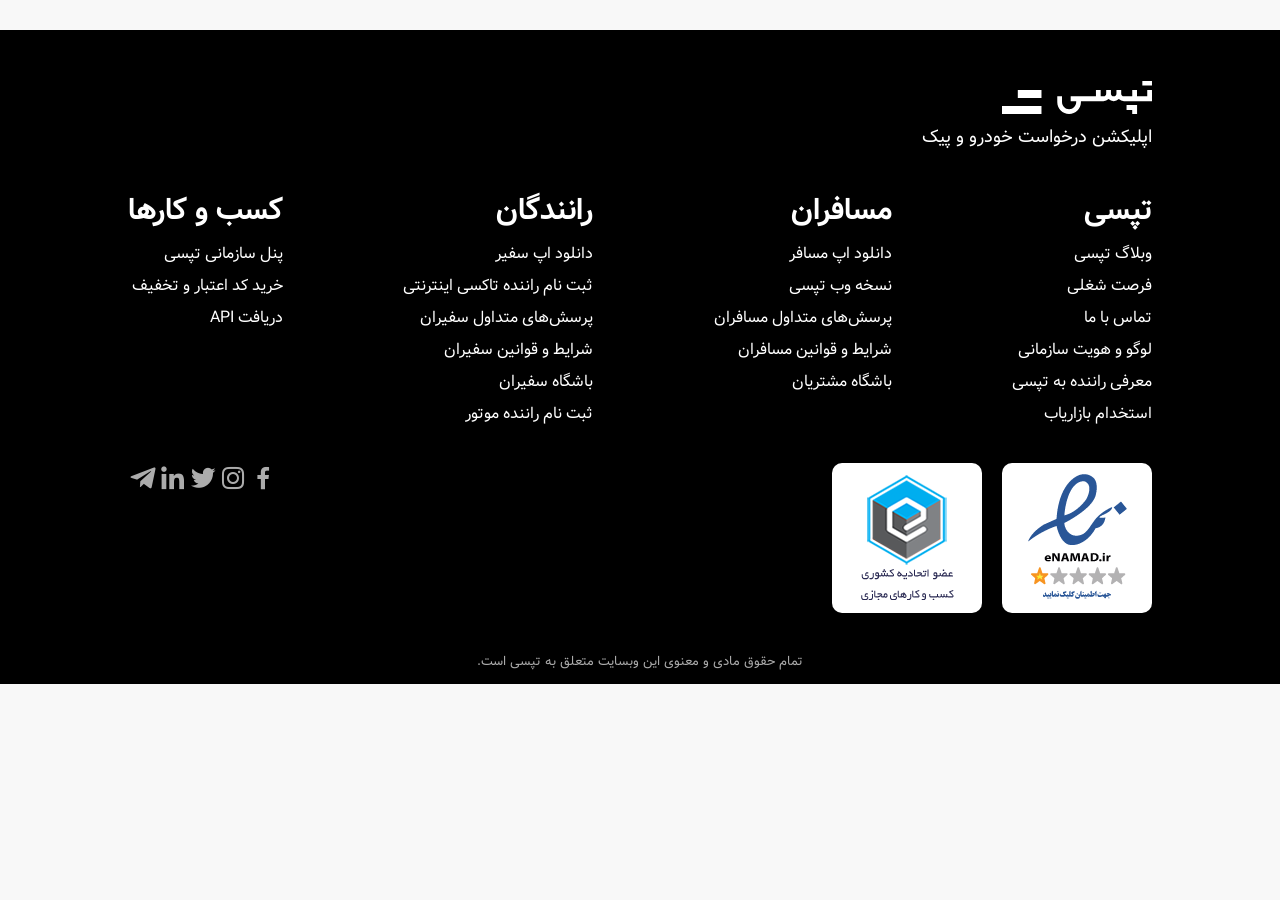
==== index.html @ 0aeec9f9 "footer with flex-wrap" ====
<!DOCTYPE html>
<html lang="en" dir="rtl">
  <head>
    <meta charset="UTF-8" />
    <link
      href="https://unpkg.com/boxicons@2.1.4/css/boxicons.min.css"
      rel="stylesheet"
    />
    <meta name="viewport" content="width=device-width, initial-scale=1.0" />
    <link rel="stylesheet" href="css/reset.css" />
    <link rel="stylesheet" href="css/font.css" />
    <link rel="stylesheet" href="assets/libs/bootstrap-grid.css" />
    <link rel="stylesheet" href="css/style.css" />
    <title>Tapsi</title>
  </head>
  <body>
    <!-- <h1>هدینگ 1</h1>
    <h2>هدینگ 2</h2>
    <p>
      لورم ایپسوم متن ساختگی با تولید سادگی نامفهوم از صنعت چاپ، و با استفاده از
      طراحان گرافیک است، چاپگرها و
    </p> -->
    <footer class="footer">
      <div class="footer__header">
        <img src="/assets/images/tapsi-logo-white.svg" alt="" />
        <p>اپلیکشن درخواست خودرو و پیک</p>
      </div>

      <div class="footer__row">
        <div class="footer-col">
          <h2>تپسی</h2>
          <a class="link" href="https://blog.tapsi.ir/">وبلاگ تپسی</a>
          <a class="link" href="https://careers.tapsi.ir/">فرصت شغلی</a>
          <a class="link" href="https://tapsi.ir/contact">تماس با ما</a>
          <a class="link" href="https://tapsi.ir/brand">لوگو و هویت سازمانی</a>
          <a class="link" href="https://tapsi.ir/affiliate"
            >معرفی راننده به تپسی</a
          >
          <a class="link" href="https://tapsi.ir/field">استخدام بازاریاب</a>
        </div>
        <div class="footer-col">
          <h2>مسافران</h2>
          <a class="link" href="https://tapsi.ir/passengers/dl"
            >دانلود اپ مسافر</a
          >
          <a class="link" href="https://app.tapsi.cab">نسخه وب تپسی</a>
          <a class="link" href="https://tapsi.ir/passengers/faq"
            >پرسش‌های متداول مسافران</a
          >
          <a class="link" href="https://tapsi.ir/terms/passengers"
            >شرایط و قوانین مسافران</a
          >
          <a class="link" href="https://tapsi.ir/spaceship/">باشگاه مشتریان</a>
        </div>
        <div class="footer-col">
          <h2>رانندگان</h2>
          <a class="link" href="https://tapsi.ir/drivers/dl">دانلود اپ سفیر</a>
          <a class="link" href="https://join.tapsi.cab/login"
            >ثبت نام راننده تاکسی اینترنتی</a
          >
          <a class="link" href="https://tapsi.ir/drivers/faq"
            >پرسش‌های متداول سفیران</a
          >
          <a class="link" href="https://tapsi.ir/terms/drivers"
            >شرایط و قوانین سفیران</a
          >
          <a class="link" href="https://tapsi.ir/pro"> باشگاه سفیران</a>
          <a class="link" href="https://campaigns.tapsi.ir/biker/join"
            >ثبت نام راننده موتور</a
          >
        </div>
        <div class="footer-col">
          <h2>کسب و کارها</h2>
          <a class="link" href="https://co.tapsi.ir/login">پنل سازمانی تپسی</a>
          <a class="link" href="https://vouchers.tapsi.ir/login"
            >خرید کد اعتبار و تخفیف</a
          >
          <a class="link" href="https://tapsi.ir/corporate">دریافت API</a>
        </div>
        <div class="footer-col footer-image">
          <span class="back-white">
            <img src="/assets/images/logo.png" alt="logo" />
          </span>

          <span class="back-white">
            <img src="/assets/images/enemad.png" alt="logo" />
          </span>
        </div>
        <div class="footer-col">
          <p class="physical">تمام حقوق مادی و معنوی این وبسایت متعلق به تپسی است.</p>
        </div>
        <div class="footer-col">
          <div class="social-link">
            <i class="bx bxl-facebook"></i>
            <i class="bx bxl-instagram"></i>
            <i class="bx bxl-twitter"></i>
            <i class="bx bxl-linkedin"></i>
            <i class="bx bxl-telegram"></i>
          </div>
        </div>
      </div>
    </footer>
  </body>
</html>
---- css/font.css ----
@font-face {
  font-family: "vazir";
  font-weight: 400;
  src: url("/assets/fonts/Vazir.woff");
}

@font-face {
  font-family: "vazir";
  font-weight: 700;
  src: url("/assets/fonts/Vazir-Bold.woff");
}

body,
button {
  font-family: "vazir";
}
---- css/style.css ----
/* ! Reset */
*,
*::after,
*::before {
  padding: 0;
  margin: 0;
  box-sizing: border-box;
  /* list-style: none; */
}

/* ! root variable */
:root {
  /* color */
  --color-primary: #ff5722;
  --color-background: #f8f8f8;
  --color-secondry-light: #ffa589;
  --color-secondry-dark: ##fff6f2;
  --color-text-head: #000000;
  --color-text-body: ##333333;
  --color-white: #ffffff;
}

html {
  font-size: 62.5%;
}

body {
  background-color: #f8f8f8;
  color: var(--color-text-body);
  font-size: 1.4rem;
}

h1 {
  font-size: 2.5rem;
}

h2,
h3 {
  font-size: 2.2rem;
}

p {
  font-size: 1.4rem;
}

@media screen and (min-width: 1024px) {
  body {
    color: var(--color-text-body);
    /* font-size: 1.8rem; */
    font-size: 1.6rem;
  }

  h1 {
    font-size: 5rem;
  }

  h2,
  h3 {
    /* font-size: 3.5rem; */
    font-size: 3rem;
  }

  p {
    font-size: 1.8rem;
  }
}

/* ! container */
.cantainer {
  max-width: 1200px;
  margin: 0 auto;
}

/* ! button */
.btn {
  cursor: pointer;
  border: none;
  outline: none;
  padding: 1rem 2rem;
  font-size: 1.4rem;
  border-radius: 8px;
  margin: 1rem 0;
  white-space: nowrap;
  text-align: center;
}

.btn--block {
  width: 100%;
  display: block;
}

.btn--primary {
  background-color: var(--color-primary);
  color: var(--color-white);
}

.btn--secondry {
  background-color: var(--color-secondry-light);
  color: var(--color-white);
}

@media screen and (min-width: 1024px) {
  .btn.btn--primary {
    font-size: 1.6rem;
  }

  .btn.btn--secondry {
    font-size: 2rem;
  }
}

/* ! badge */
.badge {
  border: 2px solid #fe4e00;
  display: inline-block;
  border-radius: 32px;
  padding: 0.5rem 1rem;
  text-transform: uppercase;
}

.badge--primary {
  font-size: 1.4rem;
  background-color: var(--color-primary);
  color: var(--color-white);
}

.badge--secondry {
  font-size: 1.2rem;
  background-color: var(--color-white);
  color: var(--color-primary);
}

/* ! list-item */
.list {
  /* display: inline-block; */
  list-style: none;
  font-size: 1.8rem;
}

.list--inline .list__item {
  display: inline-block;
  margin-left: 2rem;
}

.list__item {
  display: flex;
  align-items: center;
  color: #444242;
  margin: 1rem 0;
  /* background-color: #ffa589; */
}

.list--tick .list__item::before {
  content: "";
  width: 40px;
  height: 40px;
  background: url(/assets/images/Tick-Square.svg);
  background-repeat: no-repeat;
  background-position: right;
}

/* ! block-plan */
.block-plan {
  display: grid;
  gap: 9rem;
  margin: 5rem 2rem;
  grid-template-columns: repeat(auto-fit, minmax(260px, 1fr));
}

.plan {
  justify-self: center;
}

.plan.plan--primary .card {
  transform: scale(1.1);
}

.plan.plan--primary .card__head {
  background-color: var(--color-primary);
}

@media screen and (min-width: 1024px) {
  /* .block-plan {
    grid-template-columns: repeat(3, 1fr);
  } */
}

.card {
  width: 311px;
  height: 100%;
  border-radius: 20px;
  overflow: hidden;
  box-shadow: 0px 0px 20px 10px hsla(0, 25%, 90%, 0.697);
}

.card__head {
  padding: 20px;
  background-color: var(--color-secondry-light);
  color: var(--color-white);
  display: grid;
  gap: 2rem;
  font-size: 1.8rem;
}

.discount {
  display: flex;
  align-items: baseline;
}

.discount > div {
  font-size: 3rem;
  font-weight: 700;
  margin-left: 0.5rem;
}

.discount span {
  font-size: 1.3rem;
}

.card__body {
  padding: 30px 20px;
  background-color: #fff1eb;
  text-align: center;
  display: grid;
  gap: 3rem;
}

/* ! feature */
.feature {
  display: grid;
  grid-template-columns: repeat(1, 1fr);
  margin-top: 4rem;
  row-gap: 5rem;
  /* padding: 30px; */
}

.feature__title {
  display: grid;
  row-gap: 1rem;
}

.feature__title h2 {
  font-weight: 700;
}

.feature__title p {
  line-height: 28px;
}

.feature__image {
  max-width: 350px;
  justify-self: center;
}

.feature__image img {
  width: 100%;
}

@media screen and (min-width: 1024px) {
  .feature {
    grid-template-columns: repeat(2, 1fr);
  }

  .feature__image {
    max-width: 450px;
    order: 2;
    justify-self: left;
  }

  .feature__title {
    order: 1;
  }
}

/* ? need */
.d-flex {
  display: flex;
}

.align-center {
  align-items: center;
}

.justify-between {
  justify-content: space-between;
}
/* ? need */

/* ! contact-us */

.menu-link {
  display: grid;
  gap: 50px;
  margin-bottom: 5rem;
}

.contact-us {
  margin: 3rem auto;
}

.contact__heading {
  text-align: center;
  margin-bottom: 5rem;
}

.contact__image img {
  max-width: 100%;
}

.contact__heading h2 {
  margin-bottom: 1.5rem;
  font-weight: 700;
}

.contact__heading p {
  /* margin-bottom: 1.5rem; */
  color: #374754;
}

.contact__link {
  text-align: center;
  display: flex;
  align-items: center;
  justify-content: center;
  /* margin-bottom: 5.5rem; */
}

.contact__link i {
  font-size: 40px;
  color: var(--color-primary);
}

.contact__link span:nth-child(2) {
  margin: 0 2.5rem;
}

.contact__social {
  text-align: left;
}

.contact__social .link--item {
  display: flex;
  align-items: center;
  justify-content: left;
  margin-bottom: 1.5rem;
}

.contact__social .link--item i {
  font-size: 30px;
  color: var(--color-primary);
  /* margin-right: rem; */
}

.contact__social .link--item div {
  font-size: 16px;
  color: #374754;
  margin-left: 2.5rem;
}

.back-icon {
  width: 64px;
  height: 64px;
  /* display: block; */
  background-color: #f0f0f0;
  display: flex;
  align-items: center;
  justify-content: center;
  border-radius: 50%;
}

.contact-form {
  border: 1px solid #dddddd;
  padding: 52px 49px 52px 49px;
  box-shadow: 0px 13px 19px 0px #00000012;
  border-radius: 15px;
  text-align: center;
  display: grid;
  gap: 45px;
}

.contact-form input {
  padding: 19px 20px 19px 20px;
  border-radius: 39px;
  border: 1px solid #e8e8e8;
  background-color: #f5f5f5;
  text-align: left;
}

.contact-form textarea {
  padding: 23px 20px 23px 20px;
  border: 1px solid #e8e8e8;
  background-color: #f5f5f5;
  text-align: left;
  resize: vertical;
}

.contact-form button {
  padding: 10px 35px;
  border-radius: 35px;
  background-color: var(--color-primary);
  border: none;
  outline: none;
  color: var(--color-white);
  width: auto;
  font-size: 20px;
  justify-self: left;
}

@media screen and (min-width: 768px) {
  .contact__link {
    order: 3;
    text-align: left;
  }

  .contact__image {
    order: 2;
  }

  .contact__social {
    order: 1;
  }
}

@media screen and (min-width: 1024px) {
  .contact__social {
    display: flex;
    justify-content: space-between;
  }

  .contact__social .link--item {
    flex-direction: column-reverse;
    max-width: 150px;
    margin-bottom: 0;
  }

  .contact__social .link--item div {
    margin-top: 2rem;
  }

  .contact__social .link--item:nth-child(1) div {
    text-align: center;
    line-height: 2rem;
  }
}

/* @media screen and (max-width: 992px) and (min-width: 768px) {
} */

/* ! footer */
/* ! footer */
/* ! footer */

a {
  text-decoration: none;
}

.footer {
  color: var(--color-white);
  background-color: #000000;
  padding: 30px 15px;
  margin: 3rem 0;
}

.footer a {
  color: var(--color-white);
}

.footer__header {
  margin-bottom: 5rem;
}

.footer__header img {
  margin-bottom: 1rem;
  width: 150px;
}

.footer__row {
  display: grid;
  gap: 2.5rem;
}

.footer-col {
  display: flex;
  flex-direction: column;
}

.footer-col h2 {
  font-weight: 700;
  margin-bottom: 2rem;
}

.footer .link {
  margin-bottom: 1.6rem;
  transition: color 0.1s;
}

.footer .link:hover {
  color: var(--color-primary);
}

.footer-col.footer-image {
  display: flex;
  align-items: center;
  justify-content: space-evenly;
  flex-direction: row;
}

.footer-col.footer-image img {
  max-width: 100%;
}

.footer-col.footer-image .back-white {
  width: 150px;
  height: 150px;
  background-color: #fff;
  display: flex;
  align-items: center;
  justify-content: center;
  border-radius: 10px;
}

.footer-col .social-link {
  display: flex;
  align-items: center;
  justify-content: space-evenly;
}

.footer-col .social-link i {
  font-size: 3rem;
  color: #acacac;
  transition: color 0.1s;
  cursor: pointer;
}

.footer-col .social-link i:hover {
  color: var(--color-primary);
}

.physical {
  color: #acacac;
  font-size: 1.3rem;
}

@media screen and (min-width: 768px) {
  .footer {
    padding: 4% 10%;
    position: relative;
  }

  .footer__row {
    display: flex;
    align-items: flex-start;
    flex-wrap: wrap;
    justify-content: space-between;
    margin-bottom: 2rem;
  }

  .footer-col.footer-image .back-white:nth-child(1) {
    margin-left: 2rem;
  }

  .footer-col:nth-child(6) {
    position: absolute;
    bottom: 10px;
    left: 50%;
    transform: translate(-50%, -50%);
  }
}

/* ! footer */
/* ! footer */
/* ! footer */
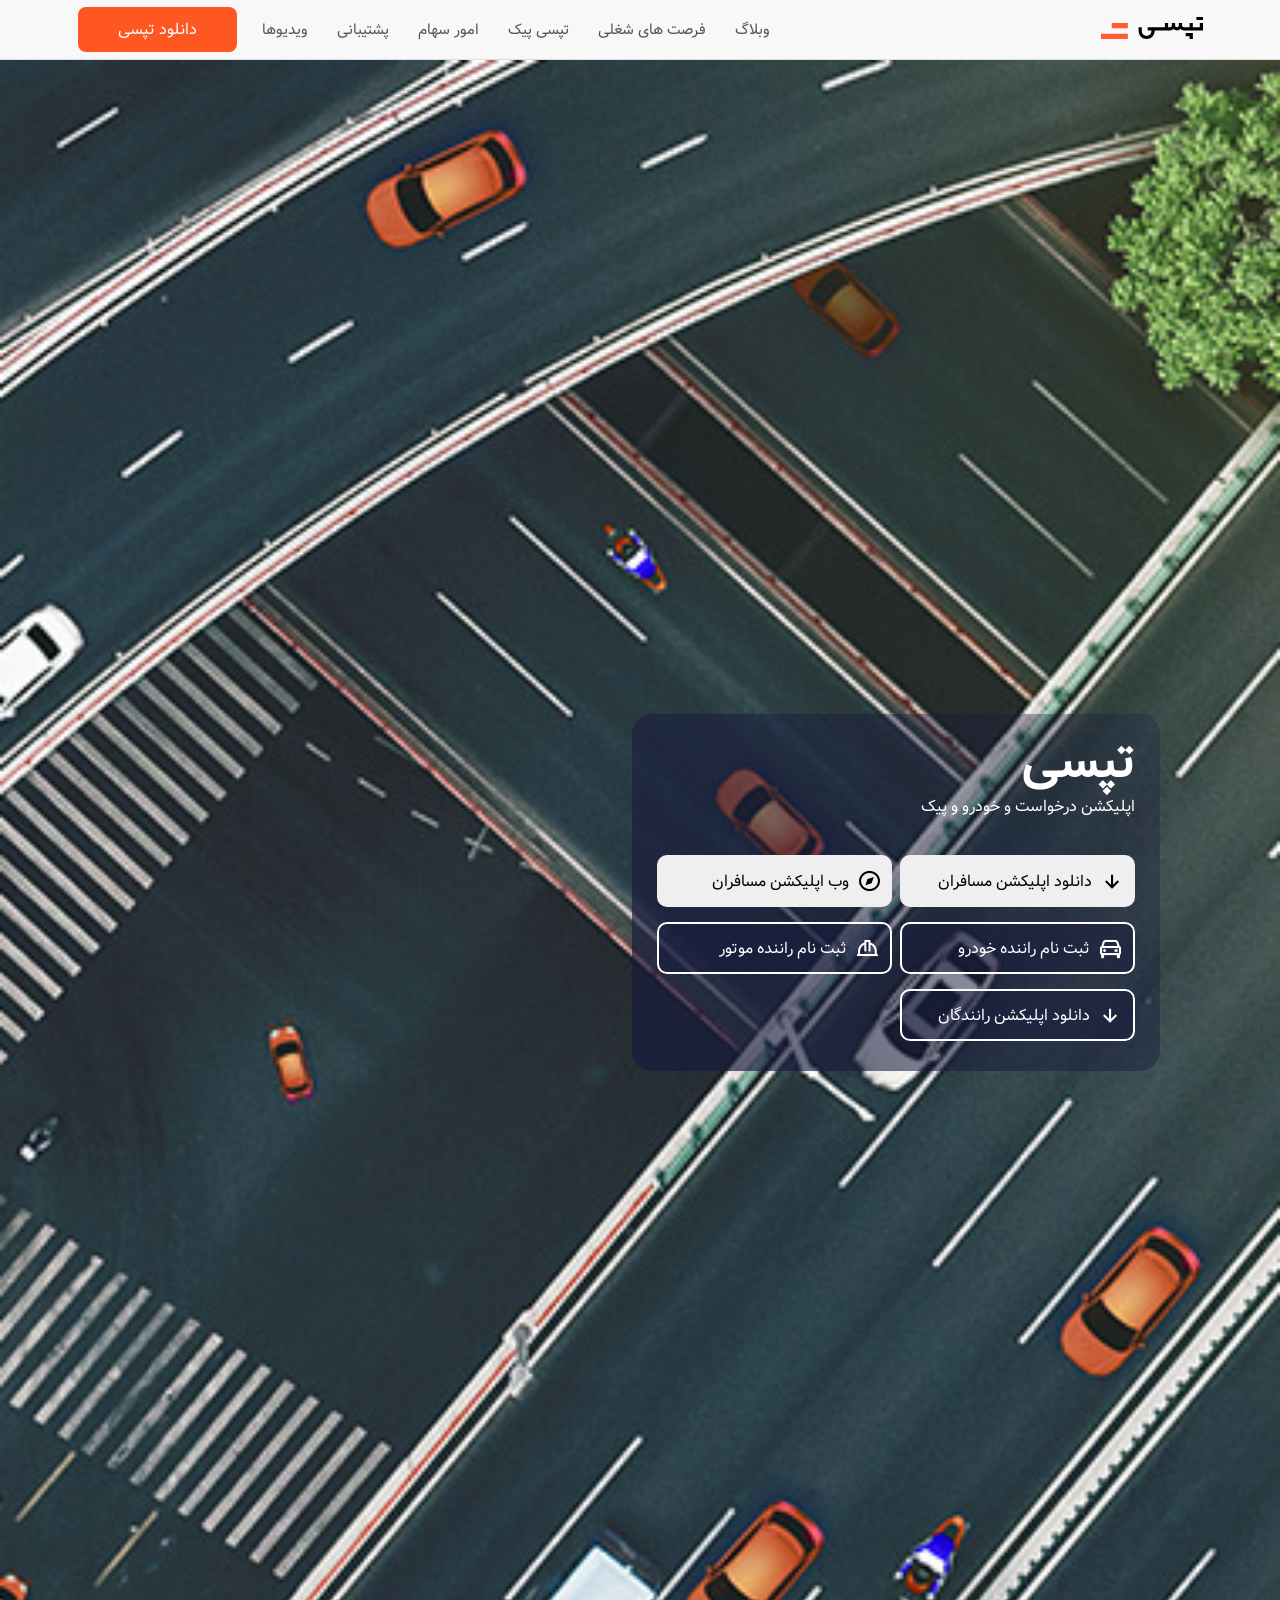
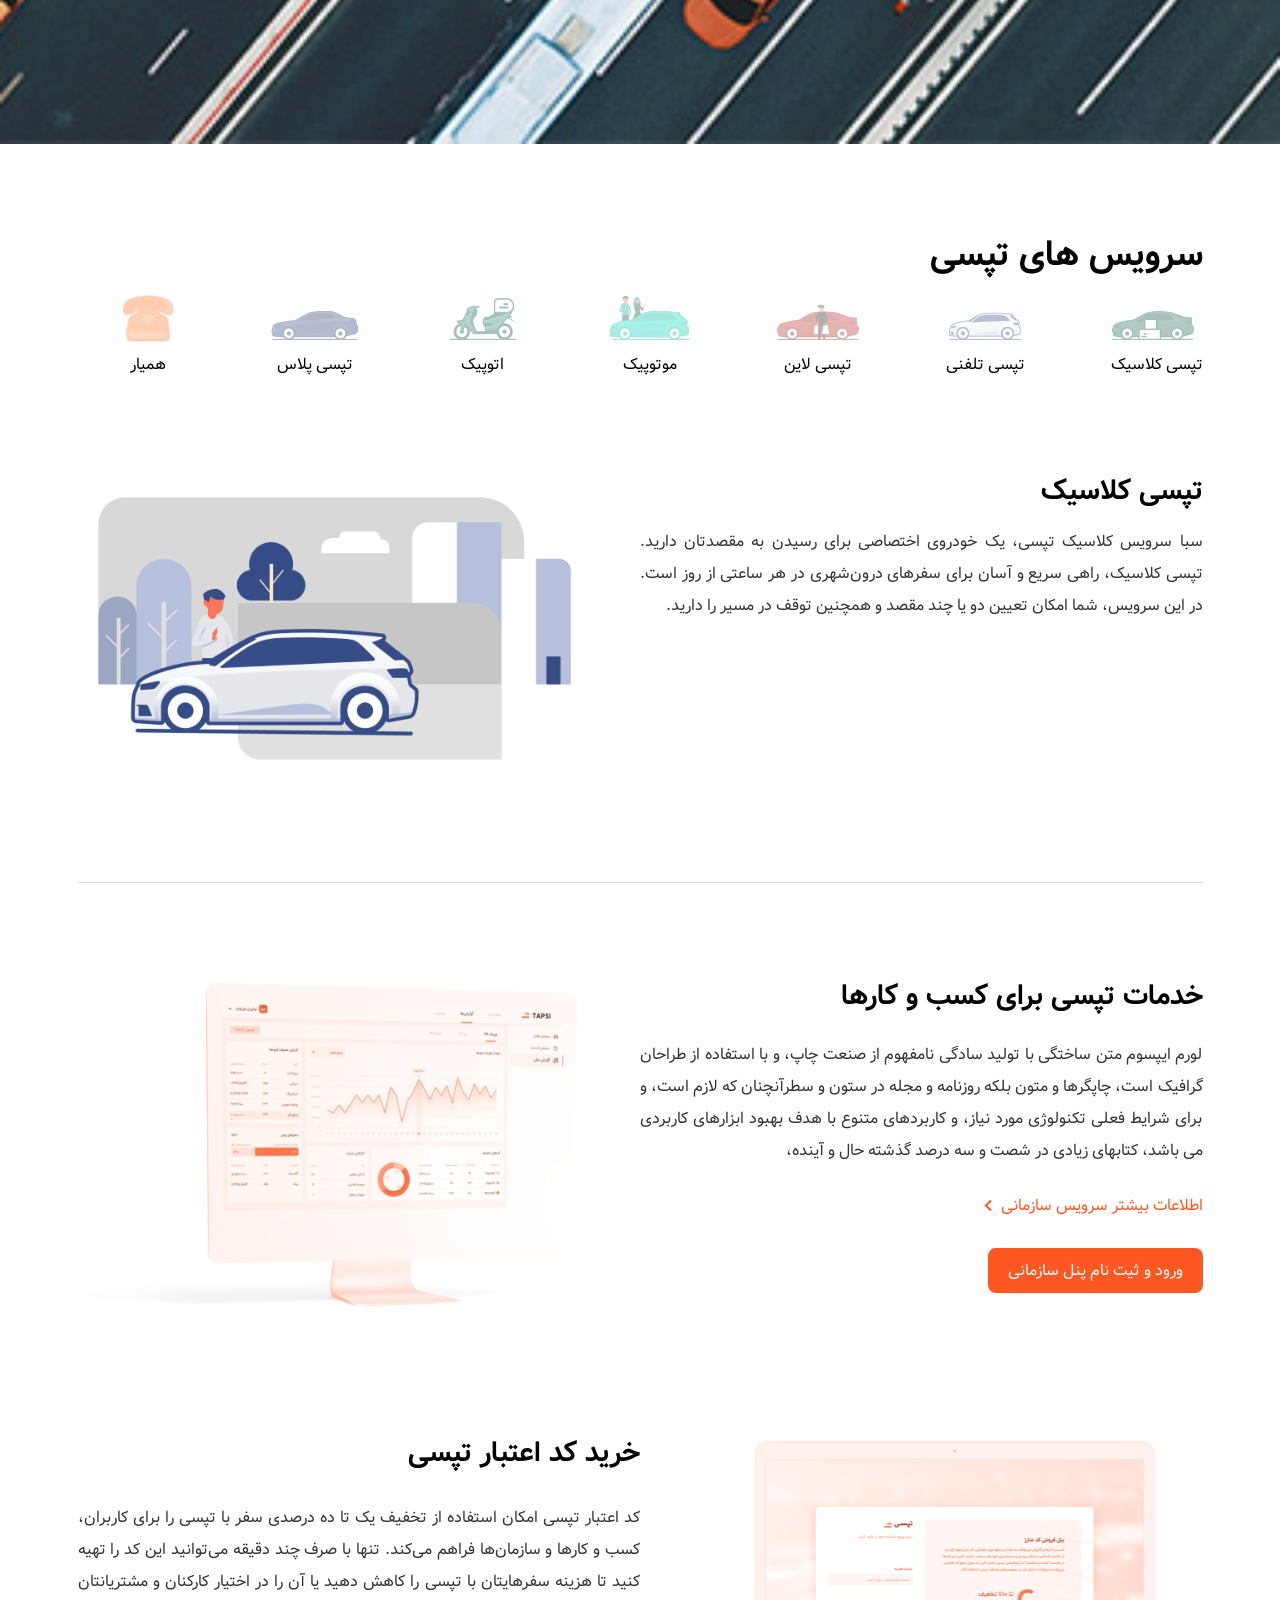
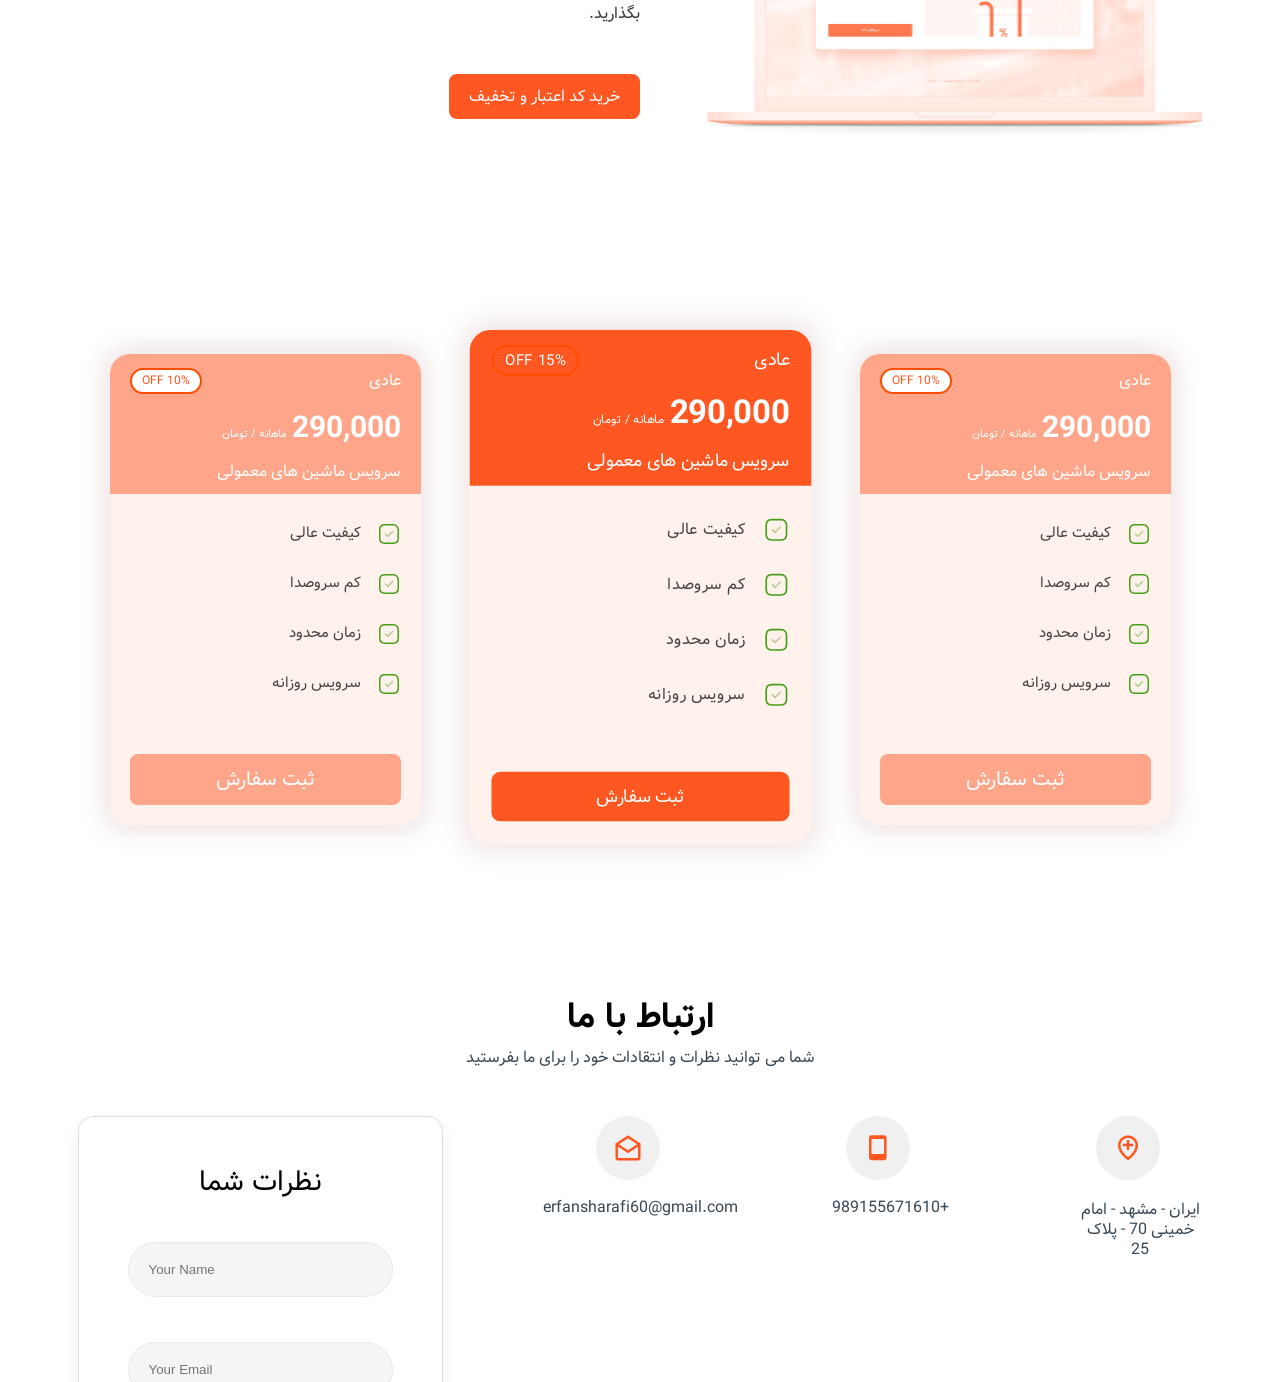
==== commit fb52898e: "v1" ====
--- a/index.html
+++ b/index.html
@@ -11,94 +11,580 @@
     <link rel="stylesheet" href="css/font.css" />
     <link rel="stylesheet" href="assets/libs/bootstrap-grid.css" />
     <link rel="stylesheet" href="css/style.css" />
-    <title>Tapsi</title>
+    <link rel="shortcut icon" href="/assets/images/favicon.ico" />
+    <title>تاکسی اینترنتی تپسی - اپلیکیشن درخواست خودرو و پیک | TAPSI</title>
   </head>
   <body>
-    <!-- <h1>هدینگ 1</h1>
-    <h2>هدینگ 2</h2>
-    <p>
-      لورم ایپسوم متن ساختگی با تولید سادگی نامفهوم از صنعت چاپ، و با استفاده از
-      طراحان گرافیک است، چاپگرها و
-    </p> -->
+    <nav class="navbar">
+      <div class="main-nav container">
+        <a href="#">
+          <img src="/assets/images/logo.svg" alt="logo" />
+        </a>
+
+        <div class="nav-link" id="nav-link">
+          <div class="link-item">
+            <a href="#">وبلاگ</a>
+            <a href="#">فرصت های شغلی</a>
+            <a href="#">تپسی پیک</a>
+            <a href="#">امور سهام</a>
+            <a href="#">پشتیبانی</a>
+            <a href="#">ویدیوها</a>
+          </div>
+
+          <div class="link-app">
+            <button class="btn btn--primary">دانلود تپسی</button>
+          </div>
+        </div>
+
+        <div class="humberg" id="show-icon">
+          <div class="line"></div>
+          <div class="line"></div>
+          <div class="line"></div>
+        </div>
+      </div>
+    </nav>
+
+    <section class="hero">
+      <picture class="hero__picture">
+        <source
+          srcset="/assets/images/banner.jpg"
+          type="image/jpg"
+          media="(min-width: 768px)"
+        />
+        <source
+          srcset="/assets/images/banner-mobile.jpg"
+          type="image/jpg"
+          media="(max-width: 768px)"
+        />
+        <img alt="banner" src="/assets/images/banner.jpg" class="banner-img" />
+      </picture>
+
+      <div class="hero__warper">
+        <div class="main-warper">
+          <div class="warper-content">
+            <h1>تپسی</h1>
+            <p>اپلیکشن درخواست و خودرو و پیک</p>
+          </div>
+
+          <div class="warper-btn">
+            <button class="btn warper-pasenger">
+              <i class="bx bx-down-arrow-alt"></i>
+              <p>دانلود اپلیکشن مسافران</p>
+            </button>
+            <button class="btn warper-pasenger">
+              <i class="bx bx-compass"></i>
+              <p>وب اپلیکشن مسافران</p>
+            </button>
+            <button class="btn warper-driver">
+              <i class="bx bx-car"></i>
+              <p>ثبت نام راننده خودرو</p>
+            </button>
+            <button class="btn warper-driver">
+              <i class="bx bx-hard-hat"></i>
+              <p>ثبت نام راننده موتور</p>
+            </button>
+            <button class="btn warper-driver">
+              <i class="bx bx-down-arrow-alt"></i>
+              <p>دانلود اپلیکشن رانندگان</p>
+            </button>
+          </div>
+        </div>
+      </div>
+    </section>
+
+    <div class="services-section container">
+      <section class="services">
+        <h2>سرویس های تپسی</h2>
+        <div class="services__tabs" id="nav-tab">
+          <a class="tab tab-icon active" id="nav-classic-tab" data-todo-id="1">
+            <img
+              src="/assets/images/services/cc-autopeyk.png"
+              alt="tapsi-classic-icon"
+            />
+            <p>تپسی کلاسیک</p>
+          </a>
+          <a class="tab tab-icon" id="nav-tel-tab" data-todo-id="2">
+            <img
+              src="/assets/images/services/cc-classic.png"
+              alt="tapsi-tel-icon"
+            />
+            <p>تپسی تلفنی</p>
+          </a>
+          <a class="tab tab-icon" id="nav-line-tab" data-todo-id="3">
+            <img
+              src="/assets/images/services/cc-hamyar.png"
+              alt="tapsi-line-icon"
+            />
+            <p>تپسی لاین</p>
+          </a>
+          <a class="tab tab-icon" id="nav-motopeyk-tab" data-todo-id="4">
+            <img
+              src="/assets/images/services/cc-line.png"
+              alt="motopeyk-icon"
+            />
+            <p>موتوپیک</p>
+          </a>
+          <a class="tab tab-icon" id="nav-autopeyk-tab" data-todo-id="5">
+            <img
+              src="/assets/images/services/cc-motopeyk.png"
+              alt="autopeyk-icon"
+            />
+            <p>اتوپیک</p>
+          </a>
+          <a class="tab tab-icon" id="nav-plus-tab" data-todo-id="6">
+            <img
+              src="/assets/images/services/cc-plus.png"
+              alt="tapsi-plus-icon"
+            />
+            <p>تپسی پلاس</p>
+          </a>
+          <a class="tab tab-icon" id="nav-hamyar-tab" data-todo-id="7">
+            <img src="/assets/images/services/cc-tel.png" alt="hamyar-icon" />
+            <p>همیار</p>
+          </a>
+        </div>
+
+        <section class="services__content feature d-none active">
+          <div class="feature__image">
+            <img src="/assets/images/services/illus-classic.png" alt="" />
+          </div>
+
+          <div class="feature__title">
+            <h3 class="services__title">تپسی کلاسیک</h3>
+
+            <p class="services__description">
+              سبا سرویس کلاسیک تپسی، یک خودروی اختصاصی برای رسیدن به مقصدتان
+              دارید. تپسی کلاسیک، راهی سریع و آسان برای سفرهای درون‌شهری در هر
+              ساعتی از روز است. در این سرویس، شما امکان تعیین دو یا چند مقصد و
+              همچنین توقف در مسیر را دارید.
+            </p>
+          </div>
+        </section>
+
+        <section class="services__content feature d-none">
+          <div class="feature__image">
+            <img src="/assets/images/services/illus-tel.webp" alt="" />
+          </div>
+
+          <div class="feature__title">
+            <h3 class="services__title">تپسی تلفنی</h3>
+
+            <p class="services__description">
+              سسرویس تپسی تلفنی یا ۱۶۳۰، این امکان را به شما می‌دهد که بدون نیاز
+              به اینترنت و اپلیکیشن، درخواست خودرو بدهید. این سرویس تاکسی تلفنی
+              مناسب زمانی است که به هر دلیلی دسترسی به اینترنت یا اپلیکیشن
+              ندارید. همچنین سرویس تلفنی تپسی، راه حلی مناسب برای افرادی است که
+              کار کردن با اپلیکیشن‌های موبایلی برایشان راحت نیست.
+            </p>
+          </div>
+        </section>
+
+        <section class="services__content feature d-none">
+          <div class="feature__image">
+            <img src="/assets/images/services/cc-line.png" alt="" />
+          </div>
+
+          <div class="feature__title">
+            <h3 class="services__title">تپسی لاین</h3>
+
+            <p class="services__description">
+              ستپسی لاین سرویسی است که امکان سفر اشتراکی را برایتان فراهم
+              می‌کند. در این سرویس شما با مسافر دیگری که هم‌مسیرتان است، هم‌سفر
+              خواهید بود و هزینه سفرتان تقسیم می‌شود.
+            </p>
+          </div>
+        </section>
+
+        <section class="services__content feature d-none">
+          <div class="feature__image">
+            <img src="/assets/images/services/illus-motopeyk.png" alt="" />
+          </div>
+
+          <div class="feature__title">
+            <h3 class="services__title">موتوپیک</h3>
+
+            <p class="services__description">
+              سبا استفاده از سرویس موتوپیک، بسته‌ها و مرسولاتتان با پیک موتور به
+              مقصد ارسال می‌شوند. این سرویس مناسب زمانی است که می‌خواهید مرسوله
+              سریع‌تر به مقصد برسد. در این سرویس، شما می‌توانید مسیر رسیدن
+              مرسوله‌تان به مقصد را به صورت لحظه‌ای روی نقشه دنبال کنید.
+            </p>
+          </div>
+        </section>
+
+        <section class="services__content feature d-none">
+          <div class="feature__image">
+            <img src="/assets/images/services/cc-autopeyk.png" alt="" />
+          </div>
+
+          <div class="feature__title">
+            <h3 class="services__title">اتوپیک</h3>
+
+            <p class="services__description">
+              ساتوپیک سرویسی برای ارسال بسته‌های شما با خودرو است. این سرویس،
+              برای زمانی مناسب است که بسته‌های شما، با موتور قابل ارسال نیستند و
+              یا در حین جابجایی، نیاز به مراقبت بیشتری دارند. در این سرویس نیز
+              امکان رصد لحظه ‌به لحظه موقعیت مکانی مرسوله تا زمان رسیدن به مقصد
+              فراهم است.
+            </p>
+          </div>
+        </section>
+
+        <section class="services__content feature d-none">
+          <div class="feature__image">
+            <img src="/assets/images/services/illus-plus.png" alt="" />
+          </div>
+
+          <div class="feature__title">
+            <h3 class="services__title">تپسی پلاس</h3>
+
+            <p class="services__description">
+              در سرویس پلاس تاکسی اینترنتی تپسی، خودرویی با مدل بالاتر و عمر
+              کمتر، به دنبال شما خواهد آمد. همچنین، رانندگان این سرویس بالاترین
+              امتیاز را از مسافران دریافت کرده‌اند. در این سرویس که در حال حاضر
+              در تهران فعال است، امکان تعیین چند مقصد یا توقف در حین سفر، وجود
+              دارد.
+            </p>
+          </div>
+        </section>
+
+        <section class="services__content feature d-none">
+          <div class="feature__image">
+            <img src="/assets/images/services/cc-hamyar.png" alt="" />
+          </div>
+
+          <div class="feature__title">
+            <h3 class="services__title">همیار</h3>
+
+            <p class="services__description">
+              سرویس همیار تپسی، به جای شما خرید می‌کند. کافیست فروشگاه مورد نظر
+              خود را به عنوان مبدا مشخص کرده و لیست خریدتان را داخل اپ وارد
+              کنید. این خرید‌ها می‌تواند از سوپرمارکت یا داروخانه مورد نظر شما
+              باشند.
+            </p>
+          </div>
+        </section>
+      </section>
+    </div>
+
+    <div class="container">
+      <hr />
+    </div>
+
+    <div class="feature-section container">
+      <section class="feature">
+        <div class="feature__image">
+          <img src="/assets/images/i-mac-1.png" alt="" />
+        </div>
+
+        <div class="feature__title">
+          <h3>خدمات تپسی برای کسب و کارها</h3>
+          <p>
+            لورم ایپسوم متن ساختگی با تولید سادگی نامفهوم از صنعت چاپ، و با
+            استفاده از طراحان گرافیک است، چاپگرها و متون بلکه روزنامه و مجله در
+            ستون و سطرآنچنان که لازم است، و برای شرایط فعلی تکنولوژی مورد نیاز،
+            و کاربردهای متنوع با هدف بهبود ابزارهای کاربردی می باشد، کتابهای
+            زیادی در شصت و سه درصد گذشته حال و آینده،
+          </p>
+
+          <a href="" class="title__link"
+            >اطلاعات بیشتر سرویس سازمانی
+            <i class="bx bx-chevron-left"></i>
+          </a>
+
+          <div>
+            <button class="btn btn--primary">ورود و ثیت نام پنل سازمانی</button>
+          </div>
+        </div>
+      </section>
+    </div>
+
+    <div class="feature-section container feature-reverse">
+      <section class="feature">
+        <div class="feature__image">
+          <img src="/assets/images/macbook.png" alt="" />
+        </div>
+
+        <div class="feature__title">
+          <h3>خرید کد اعتبار تپسی</h3>
+          <p>
+            کد اعتبار تپسی امکان استفاده از تخفیف یک تا ده درصدی سفر با تپسی را
+            برای کاربران، کسب و کارها و سازمان‌ها فراهم می‌کند. تنها با صرف چند
+            دقیقه می‌توانید این کد را تهیه کنید تا هزینه سفرهایتان با تپسی را
+            کاهش دهید یا آن را در اختیار کارکنان و مشتریانتان بگذارید.
+          </p>
+
+          <div>
+            <button class="btn btn--primary">خرید کد اعتبار و تخفیف</button>
+          </div>
+        </div>
+      </section>
+    </div>
+
+    <section class="block-plan-main container">
+      <div class="block-plan">
+        <div class="plan">
+          <div class="card">
+            <div class="card__head">
+              <div class="d-flex align-center justify-between">
+                <span>عادی</span>
+                <div class="badge badge--secondry">10% OFF</div>
+              </div>
+
+              <div class="discount">
+                <div>290,000</div>
+                <span>ماهانه / تومان</span>
+              </div>
+
+              <div>سرویس ماشین های معمولی</div>
+            </div>
+
+            <div class="card__body">
+              <ul class="list list--tick">
+                <li class="list__item">کیفیت عالی</li>
+                <li class="list__item">کم سروصدا</li>
+                <li class="list__item">زمان محدود</li>
+                <li class="list__item">سرویس روزانه</li>
+              </ul>
+
+              <button class="btn btn--secondry btn--block">ثبت سفارش</button>
+            </div>
+          </div>
+        </div>
+
+        <div class="plan plan--primary">
+          <div class="card">
+            <div class="card__head">
+              <div class="d-flex align-center justify-between">
+                <span>عادی</span>
+                <div class="badge badge--primary">15% OFF</div>
+              </div>
+
+              <div class="discount">
+                <div>290,000</div>
+                <span>ماهانه / تومان</span>
+              </div>
+
+              <div>سرویس ماشین های معمولی</div>
+            </div>
+
+            <div class="card__body">
+              <ul class="list list--tick">
+                <li class="list__item">کیفیت عالی</li>
+                <li class="list__item">کم سروصدا</li>
+                <li class="list__item">زمان محدود</li>
+                <li class="list__item">سرویس روزانه</li>
+              </ul>
+
+              <button class="btn btn--primary btn--block">ثبت سفارش</button>
+            </div>
+          </div>
+        </div>
+
+        <div class="plan">
+          <div class="card">
+            <div class="card__head">
+              <div class="d-flex align-center justify-between">
+                <span>عادی</span>
+                <div class="badge badge--secondry">10% OFF</div>
+              </div>
+
+              <div class="discount">
+                <div>290,000</div>
+                <span>ماهانه / تومان</span>
+              </div>
+
+              <div>سرویس ماشین های معمولی</div>
+            </div>
+
+            <div class="card__body">
+              <ul class="list list--tick">
+                <li class="list__item">کیفیت عالی</li>
+                <li class="list__item">کم سروصدا</li>
+                <li class="list__item">زمان محدود</li>
+                <li class="list__item">سرویس روزانه</li>
+              </ul>
+
+              <button class="btn btn--secondry btn--block">ثبت سفارش</button>
+            </div>
+          </div>
+        </div>
+      </div>
+    </section>
+
+    <section class="contact-us container">
+      <div class="contact__heading">
+        <h2>ارتباط با ما</h2>
+        <p>شما می توانید نظرات و انتقادات خود را برای ما بفرستید</p>
+      </div>
+
+      <div class="row menu justify-content-between">
+        <div class="col-12 menu-link col-md-6 col-lg-7">
+          <div class="contact__link">
+            <span class="back-icon">
+              <i class="bx bxl-linkedin-square"></i>
+            </span>
+            <span class="back-icon">
+              <i class="bx bxl-facebook-square"></i>
+            </span>
+            <span class="back-icon">
+              <i class="bx bxl-twitter"></i>
+            </span>
+          </div>
+
+          <div class="contact__image d-none d-md-block">
+            <!-- <img src="/assets/images/map.png" alt="map" /> -->
+            <div class="google-map">
+              <iframe
+                src="https://www.google.com/maps/embed?pb=!1m10!1m8!1m3!1d1137.2934713093575!2d59.590548051469064!3d36.26980665254876!3m2!1i1024!2i768!4f13.1!5e0!3m2!1sfa!2s!4v1697118548098!5m2!1sfa!2s"
+                width="600"
+                height="450"
+                style="border: 0"
+                allowfullscreen=""
+                loading="lazy"
+                referrerpolicy="no-referrer-when-downgrade"
+              ></iframe>
+            </div>
+          </div>
+
+          <div class="contact__social">
+            <div class="link--item">
+              <div>ایران - مشهد - امام خمینی 70 - پلاک 25</div>
+              <span class="back-icon">
+                <i class="bx bx-location-plus"></i>
+              </span>
+            </div>
+
+            <div class="link--item">
+              <div>+989155671610</div>
+              <span class="back-icon">
+                <i class="bx bx-mobile"></i>
+              </span>
+            </div>
+
+            <div class="link--item">
+              <div>erfansharafi60@gmail.com</div>
+              <span class="back-icon">
+                <i class="bx bx-envelope-open"></i>
+              </span>
+            </div>
+          </div>
+        </div>
+
+        <div class="col-12 menu-form col-md-5 col-lg-4">
+          <div class="contact-form">
+            <h3>نظرات شما</h3>
+            <!-- <form action=""> -->
+            <input type="text" placeholder="Your Name" />
+            <input type="text" placeholder="Your Email" />
+
+            <textarea
+              name=""
+              id=""
+              rows="5"
+              placeholder="Your Message"
+            ></textarea>
+
+            <button type="submit">Send</button>
+            <!-- </form> -->
+          </div>
+        </div>
+      </div>
+    </section>
+
     <footer class="footer">
-      <div class="footer__header">
-        <img src="/assets/images/tapsi-logo-white.svg" alt="" />
-        <p>اپلیکشن درخواست خودرو و پیک</p>
-      </div>
-
-      <div class="footer__row">
-        <div class="footer-col">
-          <h2>تپسی</h2>
-          <a class="link" href="https://blog.tapsi.ir/">وبلاگ تپسی</a>
-          <a class="link" href="https://careers.tapsi.ir/">فرصت شغلی</a>
-          <a class="link" href="https://tapsi.ir/contact">تماس با ما</a>
-          <a class="link" href="https://tapsi.ir/brand">لوگو و هویت سازمانی</a>
-          <a class="link" href="https://tapsi.ir/affiliate"
-            >معرفی راننده به تپسی</a
-          >
-          <a class="link" href="https://tapsi.ir/field">استخدام بازاریاب</a>
-        </div>
-        <div class="footer-col">
-          <h2>مسافران</h2>
-          <a class="link" href="https://tapsi.ir/passengers/dl"
-            >دانلود اپ مسافر</a
-          >
-          <a class="link" href="https://app.tapsi.cab">نسخه وب تپسی</a>
-          <a class="link" href="https://tapsi.ir/passengers/faq"
-            >پرسش‌های متداول مسافران</a
-          >
-          <a class="link" href="https://tapsi.ir/terms/passengers"
-            >شرایط و قوانین مسافران</a
-          >
-          <a class="link" href="https://tapsi.ir/spaceship/">باشگاه مشتریان</a>
-        </div>
-        <div class="footer-col">
-          <h2>رانندگان</h2>
-          <a class="link" href="https://tapsi.ir/drivers/dl">دانلود اپ سفیر</a>
-          <a class="link" href="https://join.tapsi.cab/login"
-            >ثبت نام راننده تاکسی اینترنتی</a
-          >
-          <a class="link" href="https://tapsi.ir/drivers/faq"
-            >پرسش‌های متداول سفیران</a
-          >
-          <a class="link" href="https://tapsi.ir/terms/drivers"
-            >شرایط و قوانین سفیران</a
-          >
-          <a class="link" href="https://tapsi.ir/pro"> باشگاه سفیران</a>
-          <a class="link" href="https://campaigns.tapsi.ir/biker/join"
-            >ثبت نام راننده موتور</a
-          >
-        </div>
-        <div class="footer-col">
-          <h2>کسب و کارها</h2>
-          <a class="link" href="https://co.tapsi.ir/login">پنل سازمانی تپسی</a>
-          <a class="link" href="https://vouchers.tapsi.ir/login"
-            >خرید کد اعتبار و تخفیف</a
-          >
-          <a class="link" href="https://tapsi.ir/corporate">دریافت API</a>
-        </div>
-        <div class="footer-col footer-image">
-          <span class="back-white">
-            <img src="/assets/images/logo.png" alt="logo" />
-          </span>
-
-          <span class="back-white">
-            <img src="/assets/images/enemad.png" alt="logo" />
-          </span>
-        </div>
-        <div class="footer-col">
-          <p class="physical">تمام حقوق مادی و معنوی این وبسایت متعلق به تپسی است.</p>
-        </div>
-        <div class="footer-col">
-          <div class="social-link">
-            <i class="bx bxl-facebook"></i>
-            <i class="bx bxl-instagram"></i>
-            <i class="bx bxl-twitter"></i>
-            <i class="bx bxl-linkedin"></i>
-            <i class="bx bxl-telegram"></i>
+      <div class="container">
+        <div class="footer__header">
+          <img src="/assets/images/tapsi-logo-white.svg" alt="" />
+          <p>اپلیکشن درخواست خودرو و پیک</p>
+        </div>
+
+        <div class="footer__row">
+          <div class="footer-col">
+            <h2>تپسی</h2>
+            <a class="link" href="https://blog.tapsi.ir/">وبلاگ تپسی</a>
+            <a class="link" href="https://careers.tapsi.ir/">فرصت شغلی</a>
+            <a class="link" href="https://tapsi.ir/contact">تماس با ما</a>
+            <a class="link" href="https://tapsi.ir/brand"
+              >لوگو و هویت سازمانی</a
+            >
+            <a class="link" href="https://tapsi.ir/affiliate"
+              >معرفی راننده به تپسی</a
+            >
+            <a class="link" href="https://tapsi.ir/field">استخدام بازاریاب</a>
+          </div>
+          <div class="footer-col">
+            <h2>مسافران</h2>
+            <a class="link" href="https://tapsi.ir/passengers/dl"
+              >دانلود اپ مسافر</a
+            >
+            <a class="link" href="https://app.tapsi.cab">نسخه وب تپسی</a>
+            <a class="link" href="https://tapsi.ir/passengers/faq"
+              >پرسش‌های متداول مسافران</a
+            >
+            <a class="link" href="https://tapsi.ir/terms/passengers"
+              >شرایط و قوانین مسافران</a
+            >
+            <a class="link" href="https://tapsi.ir/spaceship/"
+              >باشگاه مشتریان</a
+            >
+          </div>
+          <div class="footer-col">
+            <h2>رانندگان</h2>
+            <a class="link" href="https://tapsi.ir/drivers/dl"
+              >دانلود اپ سفیر</a
+            >
+            <a class="link" href="https://join.tapsi.cab/login"
+              >ثبت نام راننده تاکسی اینترنتی</a
+            >
+            <a class="link" href="https://tapsi.ir/drivers/faq"
+              >پرسش‌های متداول سفیران</a
+            >
+            <a class="link" href="https://tapsi.ir/terms/drivers"
+              >شرایط و قوانین سفیران</a
+            >
+            <a class="link" href="https://tapsi.ir/pro"> باشگاه سفیران</a>
+            <a class="link" href="https://campaigns.tapsi.ir/biker/join"
+              >ثبت نام راننده موتور</a
+            >
+          </div>
+          <div class="footer-col">
+            <h2>کسب و کارها</h2>
+            <a class="link" href="https://co.tapsi.ir/login"
+              >پنل سازمانی تپسی</a
+            >
+            <a class="link" href="https://vouchers.tapsi.ir/login"
+              >خرید کد اعتبار و تخفیف</a
+            >
+            <a class="link" href="https://tapsi.ir/corporate">دریافت API</a>
+          </div>
+          <div class="footer-col footer-image">
+            <span class="back-white">
+              <img src="/assets/images/logo.png" alt="logo" />
+            </span>
+
+            <span class="back-white">
+              <img src="/assets/images/enemad.png" alt="logo" />
+            </span>
+          </div>
+          <div class="footer-col">
+            <p class="physical">
+              تمام حقوق مادی و معنوی این وبسایت متعلق به تپسی است.
+            </p>
+          </div>
+          <div class="footer-col">
+            <div class="social-link">
+              <i class="bx bxl-facebook"></i>
+              <i class="bx bxl-instagram"></i>
+              <i class="bx bxl-twitter"></i>
+              <i class="bx bxl-linkedin"></i>
+              <i class="bx bxl-telegram"></i>
+            </div>
           </div>
         </div>
       </div>
     </footer>
+
+    <script src="js/app.js"></script>
   </body>
 </html>
--- a/css/style.css
+++ b/css/style.css
@@ -1,4 +1,7 @@
 /* ! Reset */
+/* ! Reset */
+/* ! Reset */
+
 *,
 *::after,
 *::before {
@@ -9,10 +12,14 @@
 }
 
 /* ! root variable */
+/* ! root variable */
+/* ! root variable */
+
 :root {
   /* color */
   --color-primary: #ff5722;
-  --color-background: #f8f8f8;
+  --color-background-nav: #f8f8f8;
+  --color-background: #ffffff;
   --color-secondry-light: #ffa589;
   --color-secondry-dark: ##fff6f2;
   --color-text-head: #000000;
@@ -25,7 +32,7 @@
 }
 
 body {
-  background-color: #f8f8f8;
+  background-color: var(--color-background);
   color: var(--color-text-body);
   font-size: 1.4rem;
 }
@@ -34,16 +41,19 @@
   font-size: 2.5rem;
 }
 
-h2,
+h2 {
+  font-size: 2.2rem;
+}
+
 h3 {
-  font-size: 2.2rem;
+  font-size: 1.6rem;
 }
 
 p {
   font-size: 1.4rem;
 }
 
-@media screen and (min-width: 1024px) {
+@media screen and (min-width: 768px) {
   body {
     color: var(--color-text-body);
     /* font-size: 1.8rem; */
@@ -54,24 +64,43 @@
     font-size: 5rem;
   }
 
-  h2,
+  h2 {
+    font-size: 3.5rem;
+    /* font-size: 3rem; */
+  }
+
   h3 {
-    /* font-size: 3.5rem; */
-    font-size: 3rem;
+    font-size: 2.8rem;
   }
 
   p {
-    font-size: 1.8rem;
+    font-size: 1.6rem;
   }
 }
 
 /* ! container */
+/* ! container */
+/* ! container */
+
 .cantainer {
   max-width: 1200px;
   margin: 0 auto;
 }
 
+/* .container-block {
+  margin: 0 15%;
+} */
+
+@media screen and (max-width: 576px) {
+  .container {
+    padding: 0 10% !important;
+  }
+}
+
 /* ! button */
+/* ! button */
+/* ! button */
+
 .btn {
   cursor: pointer;
   border: none;
@@ -110,6 +139,9 @@
 }
 
 /* ! badge */
+/* ! badge */
+/* ! badge */
+
 .badge {
   border: 2px solid #fe4e00;
   display: inline-block;
@@ -131,6 +163,9 @@
 }
 
 /* ! list-item */
+/* ! list-item */
+/* ! list-item */
+
 .list {
   /* display: inline-block; */
   list-style: none;
@@ -160,11 +195,21 @@
 }
 
 /* ! block-plan */
+/* ! block-plan */
+/* ! block-plan */
+
+.block-plan-main {
+  margin-top: 10rem;
+  margin-bottom: 10rem;
+}
+
 .block-plan {
   display: grid;
-  gap: 9rem;
-  margin: 5rem 2rem;
-  grid-template-columns: repeat(auto-fit, minmax(260px, 1fr));
+  align-items: baseline;
+  /* gap: 9rem;
+  margin: 0rem 2rem;
+  grid-template-columns: repeat(auto-fit, minmax(260px, 1fr)); */
+  grid-template-columns: repeat(1, 1fr);
 }
 
 .plan {
@@ -175,14 +220,24 @@
   transform: scale(1.1);
 }
 
+.plan.plan--primary {
+  margin: 8rem 0;
+}
+
 .plan.plan--primary .card__head {
   background-color: var(--color-primary);
 }
 
-@media screen and (min-width: 1024px) {
-  /* .block-plan {
+@media screen and (min-width: 768px) {
+  .block-plan {
+    grid-template-columns: repeat(2, 1fr);
+  }
+}
+
+@media screen and (min-width: 1200px) {
+  .block-plan {
     grid-template-columns: repeat(3, 1fr);
-  } */
+  }
 }
 
 .card {
@@ -194,12 +249,12 @@
 }
 
 .card__head {
-  padding: 20px;
+  padding: 14px 20px;
   background-color: var(--color-secondry-light);
   color: var(--color-white);
   display: grid;
   gap: 2rem;
-  font-size: 1.8rem;
+  font-size: 1.6rem;
 }
 
 .discount {
@@ -214,55 +269,86 @@
 }
 
 .discount span {
-  font-size: 1.3rem;
+  font-size: 1.1rem;
 }
 
 .card__body {
-  padding: 30px 20px;
+  padding: 10px 20px;
   background-color: #fff1eb;
   text-align: center;
   display: grid;
   gap: 3rem;
 }
 
+.card__body .list__item {
+  font-size: 1.5rem;
+}
+
 /* ! feature */
+/* ! feature */
+/* ! feature */
+
+.feature-section {
+  margin-top: 10rem;
+  margin-bottom: 13rem;
+}
+
 .feature {
   display: grid;
   grid-template-columns: repeat(1, 1fr);
-  margin-top: 4rem;
   row-gap: 5rem;
   /* padding: 30px; */
 }
 
 .feature__title {
   display: grid;
-  row-gap: 1rem;
-}
-
-.feature__title h2 {
+  row-gap: 2rem;
+}
+
+.feature__title h3 {
   font-weight: 700;
+  /* margin-bottom: 20px; */
 }
 
 .feature__title p {
-  line-height: 28px;
+  color: #333;
+  line-height: 32px;
+  text-align: justify;
+}
+
+.feature__title .title__link {
+  display: flex;
+  align-items: center;
+  color: var(--color-primary);
+}
+
+.feature__title .title__link i {
+  font-size: 24px;
+  line-height: 0;
 }
 
 .feature__image {
-  max-width: 350px;
+  max-width: 550px;
   justify-self: center;
 }
 
 .feature__image img {
   width: 100%;
-}
-
-@media screen and (min-width: 1024px) {
+  padding-right: 50px;
+}
+
+.feature__image img {
+  width: 100%;
+  padding-right: 50px;
+}
+
+@media screen and (min-width: 768px) {
   .feature {
     grid-template-columns: repeat(2, 1fr);
   }
 
   .feature__image {
-    max-width: 450px;
+    max-width: 550px;
     order: 2;
     justify-self: left;
   }
@@ -270,6 +356,20 @@
   .feature__title {
     order: 1;
   }
+
+  .feature-reverse .feature__image {
+    order: 1;
+    justify-self: right;
+  }
+
+  .feature-reverse .feature__image img {
+    padding-right: 0px;
+    padding-left: 50px;
+  }
+
+  .feature-reverse .feature__title {
+    order: 2;
+  }
 }
 
 /* ? need */
@@ -286,6 +386,8 @@
 }
 /* ? need */
 
+/* ! contact-us */
+/* ! contact-us */
 /* ! contact-us */
 
 .menu-link {
@@ -295,7 +397,10 @@
 }
 
 .contact-us {
-  margin: 3rem auto;
+  margin-top: 10rem;
+  margin-bottom: 3rem;
+  margin-left: auto;
+  margin-right: auto;
 }
 
 .contact__heading {
@@ -305,6 +410,14 @@
 
 .contact__image img {
   max-width: 100%;
+}
+
+.contact__image .google-map {
+  max-width: 100%;
+}
+
+.contact__image .google-map iframe {
+  width: 100%;
 }
 
 .contact__heading h2 {
@@ -457,8 +570,8 @@
 .footer {
   color: var(--color-white);
   background-color: #000000;
-  padding: 30px 15px;
-  margin: 3rem 0;
+  padding: 30px 0px;
+  margin-top: 3rem;
 }
 
 .footer a {
@@ -477,6 +590,7 @@
 .footer__row {
   display: grid;
   gap: 2.5rem;
+  grid-template-columns: repeat(1, 1fr);
 }
 
 .footer-col {
@@ -548,11 +662,12 @@
   }
 
   .footer__row {
-    display: flex;
+    /* display: flex;
     align-items: flex-start;
     flex-wrap: wrap;
-    justify-content: space-between;
+    justify-content: space-between; */
     margin-bottom: 2rem;
+    grid-template-columns: repeat(auto-fit, minmax(220px, 1fr));
   }
 
   .footer-col.footer-image .back-white:nth-child(1) {
@@ -567,6 +682,350 @@
   }
 }
 
-/* ! footer */
-/* ! footer */
-/* ! footer */
+/* ! navbar */
+/* ! navbar */
+/* ! navbar */
+
+.navbar {
+  position: fixed;
+  left: 0;
+  top: 0;
+  width: 100%;
+  height: 60px;
+  background-color: #f8f8f8;
+  border-bottom: 1px solid #ddd;
+  /* padding: 0 10%; */
+  z-index: 1000;
+}
+
+.main-nav {
+  display: flex;
+  align-items: center;
+  justify-content: space-between;
+  height: 100%;
+}
+
+.humberg {
+  display: none;
+}
+
+.nav-link {
+  display: flex;
+  align-items: center;
+}
+
+.nav-link .link-item a {
+  margin-left: 2.5rem;
+  color: #545454;
+  font-size: 15px;
+  transition: color 0.1s;
+}
+
+.nav-link .link-item a:hover {
+  color: var(--color-primary);
+}
+
+.nav-link .link-app {
+  display: none;
+}
+
+@media screen and (min-width: 992px) {
+  .nav-link .link-app {
+    display: block;
+  }
+
+  .nav-link .link-app .btn {
+    padding: 1rem 4rem;
+  }
+}
+
+@media screen and (max-width: 992px) {
+  .nav-link .link-item a:nth-child(6) {
+    margin-left: 0;
+  }
+}
+
+@media screen and (max-width: 786px) {
+  .nav-link {
+    position: absolute;
+    top: 60px;
+    left: 0;
+    right: 0;
+    width: 100%;
+    height: max-content;
+    background-color: #fff;
+    box-shadow: 0 10px 27px rgba(0, 0, 0, 0.05);
+    padding: 10px 20px;
+    transform: translateY(-120%);
+    transition: all 0.4s;
+    z-index: -1;
+  }
+
+  .nav-link.nav-show {
+    transform: translateY(0) !important;
+  }
+
+  .nav-link .link-item a {
+    color: #545454;
+    font-size: 15px;
+    line-height: 30px;
+    display: block;
+    margin-bottom: 1.7rem;
+    transition: color 0.1s;
+  }
+
+  .nav-link .link-item a:hover {
+    color: var(--color-primary);
+  }
+
+  .humberg {
+    display: block;
+  }
+}
+
+.humberg .line {
+  width: 25px;
+  height: 3px;
+  background-color: #000000;
+  transition: all 0.4s ease-out;
+  position: relative;
+  cursor: pointer;
+  border-radius: 5px;
+}
+
+.humberg .line:nth-child(2) {
+  margin: 5px 0;
+}
+
+.humberg.close-icon .line:nth-child(1) {
+  transform: rotate(45deg);
+}
+
+.humberg.close-icon .line:nth-child(2) {
+  display: none;
+}
+
+.humberg.close-icon .line:nth-child(3) {
+  top: -3px;
+  transform: rotate(-45deg);
+}
+
+/* ! hero-icon */
+/* ! hero-icon */
+/* ! hero-icon */
+
+.hero {
+  position: relative;
+  top: 60px;
+  left: 0;
+}
+
+.hero__picture img {
+  height: 480px;
+  width: 100%;
+  object-fit: cover;
+}
+
+.hero__warper {
+  width: 270px;
+  height: 450px;
+  position: absolute;
+  top: 50%;
+  left: 50%;
+  transform: translate(-50%, -50%);
+}
+
+.main-warper {
+  background-image: linear-gradient(
+    51deg,
+    rgba(23, 26, 60, 0.7) 5%,
+    rgba(23, 26, 60, 0.3) 95%
+  );
+
+  z-index: 56;
+  width: 100%;
+  height: auto;
+  border-radius: 20px;
+  padding: 16px;
+}
+
+.warper-btn {
+  display: grid;
+}
+
+.warper-btn .btn {
+  height: 52px;
+  border-radius: 10px;
+  margin-bottom: 0.5rem;
+  display: flex;
+  align-items: center;
+  justify-content: right;
+}
+
+.warper-btn .btn i {
+  font-size: 2.5rem;
+  margin-left: 2rem;
+}
+
+.warper-btn .btn.warper-driver {
+  background-color: rgba(23, 26, 60, 0.5) !important;
+  border: 2px solid #fff;
+  color: #fff !important;
+}
+
+.warper-content h1 {
+  font-weight: 700;
+  color: #fff;
+  margin-bottom: 1rem;
+}
+
+.warper-content p {
+  margin-bottom: 30px;
+  color: #fff;
+}
+
+@media screen and (min-width: 786px) {
+  .hero__picture img {
+    height: calc(100vh - 61px - 22%);
+  }
+
+  .main-warper {
+    padding: 25px;
+  }
+
+  .hero__warper {
+    width: 528px;
+    height: 380px;
+    position: absolute;
+    left: 60%;
+  }
+
+  .warper-btn {
+    display: flex;
+    flex-wrap: wrap;
+    justify-content: space-between;
+  }
+
+  .warper-btn .btn {
+    width: 220px;
+  }
+
+  .warper-btn .btn i {
+    font-size: 2.5rem;
+    margin-left: 1.5rem;
+  }
+}
+
+@media screen and (min-width: 1024px) {
+  .warper-btn .btn {
+    width: 235px;
+    padding: 0 10px;
+  }
+
+  .warper-btn .btn i {
+    font-size: 2.5rem;
+    margin-left: 0.8rem;
+  }
+
+  .hero__warper {
+    left: 70%;
+  }
+}
+
+@media screen and (min-width: 786px) and (max-width: 1170px) {
+  .hero__picture img {
+    height: 400px;
+  }
+}
+
+/* ! services */
+/* ! services */
+/* ! services */
+
+.services {
+  margin-top: 15rem;
+  margin-bottom: 10rem;
+}
+
+.services h2 {
+  font-weight: 700;
+  margin-bottom: 2rem;
+}
+
+.services__tabs {
+  display: flex;
+  align-items: center;
+  justify-content: space-between;
+  overflow: auto;
+}
+
+.services__tabs .tab img {
+  width: 80px;
+  opacity: 0.35;
+}
+
+.services__tabs .tab img {
+  width: 80px;
+  opacity: 0.35;
+  transition: all 0.3s ease-out;
+}
+
+.services__tabs .tab img:hover {
+  opacity: 1;
+}
+
+.services__tabs .tab {
+  display: flex;
+  flex-direction: column;
+  align-items: center;
+  margin-left: 2rem;
+  margin-bottom: 2.5rem;
+  cursor: pointer;
+}
+
+.services__tabs .tab p {
+  display: block;
+  max-width: 100%;
+  margin-top: 13px;
+  font-size: 1.2rem;
+}
+
+.services__content {
+  margin-top: 5rem;
+}
+
+.services__content .feature__image {
+  display: none;
+}
+
+.services__content .feature__title {
+  align-self: flex-start;
+}
+
+@media screen and (min-width: 786px) {
+  .services__tabs .tab img {
+    width: 100px;
+  }
+
+  .services__tabs .tab p {
+    font-size: 1.6rem;
+  }
+
+  .services__content .feature__image {
+    display: block;
+  }
+
+  .services__content {
+    margin-top: 8rem;
+  }
+}
+
+.active {
+  display: inline-grid !important;
+}
+
+hr {
+  height: 1px;
+  background-color: #ddd;
+  border: none;
+}
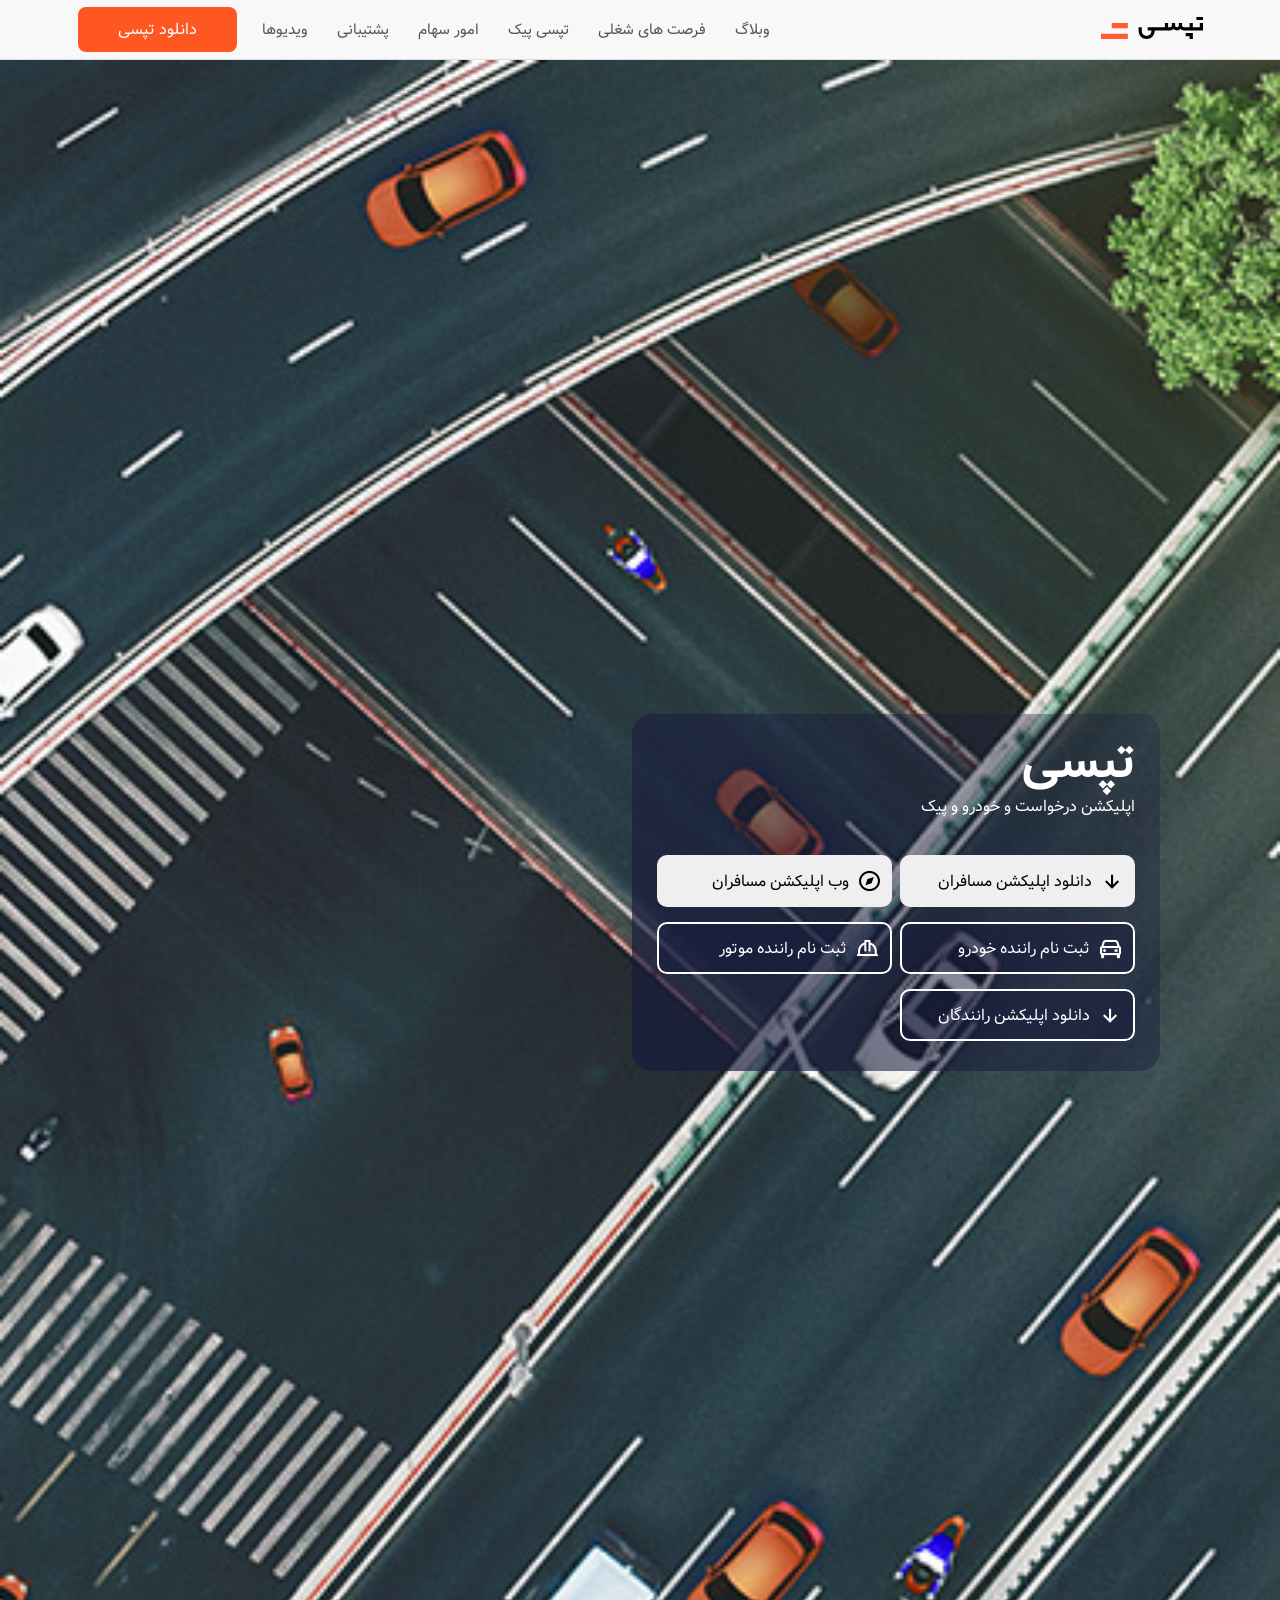
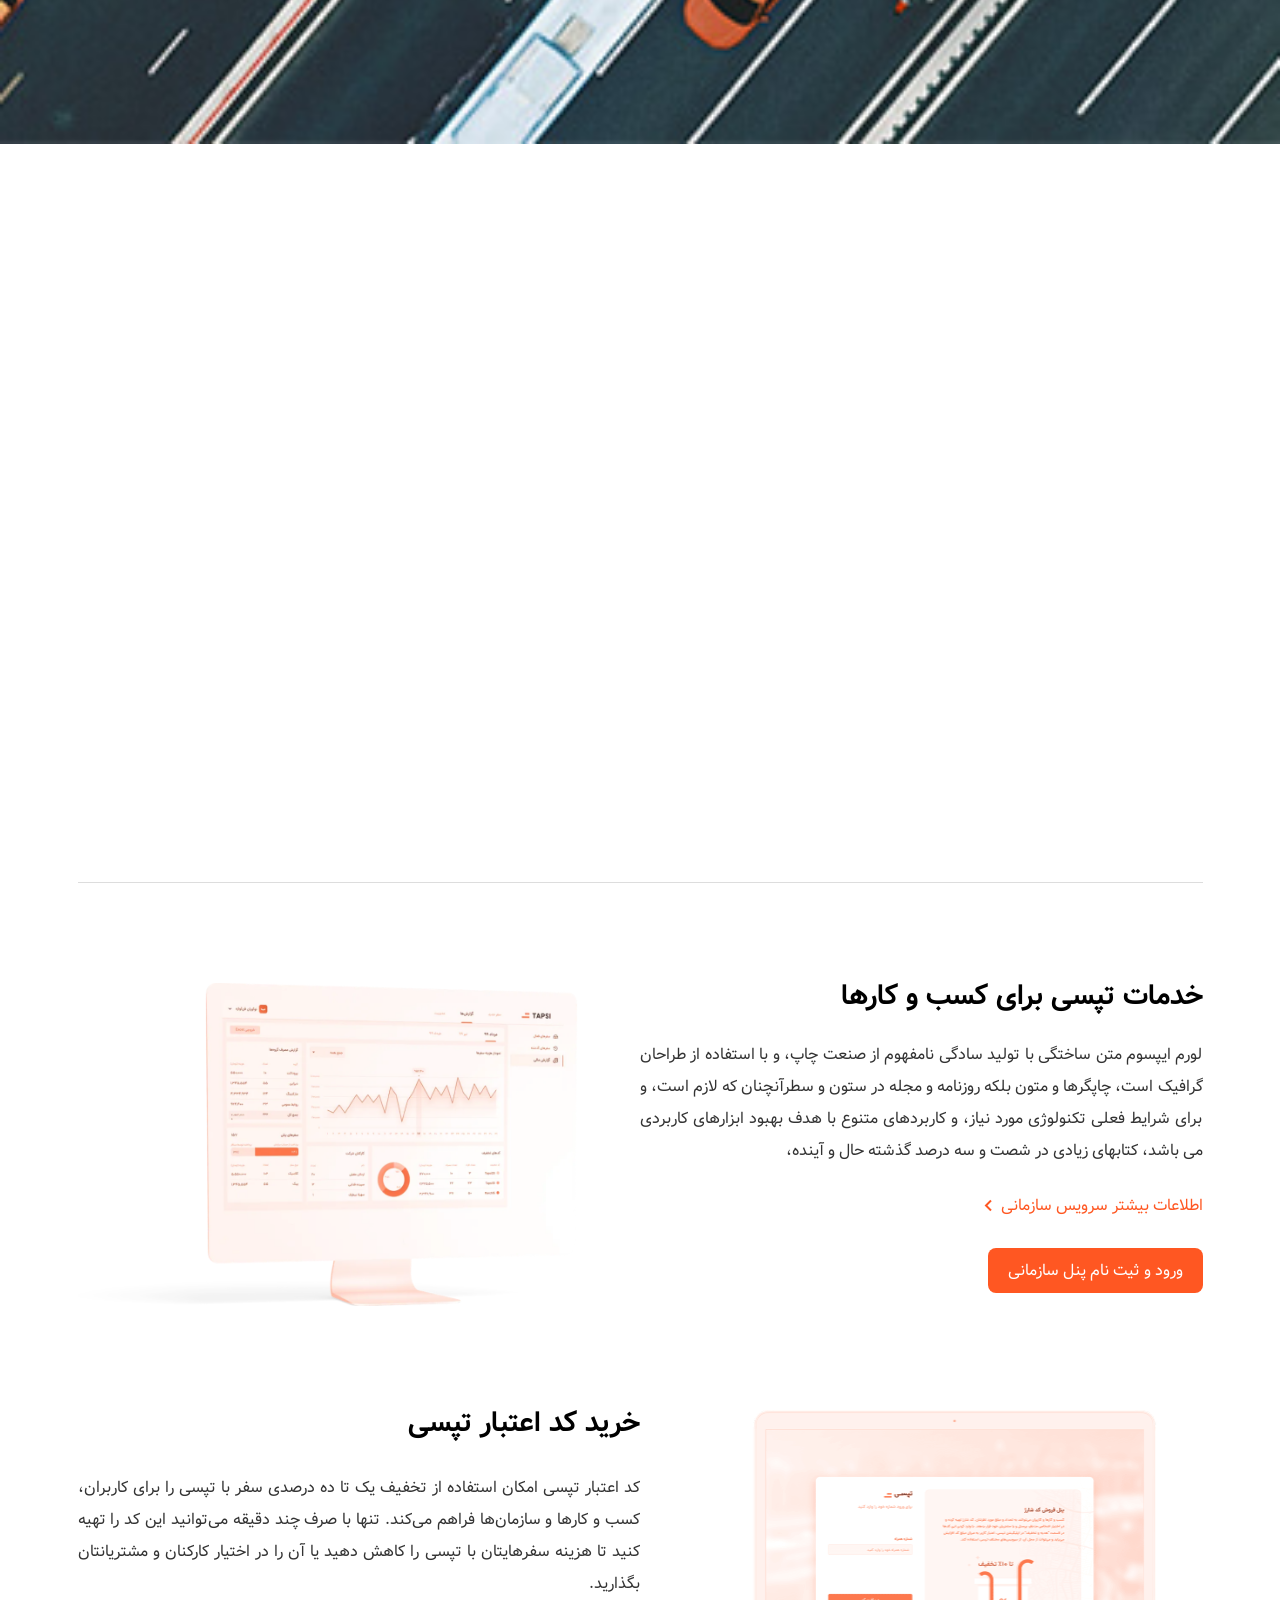
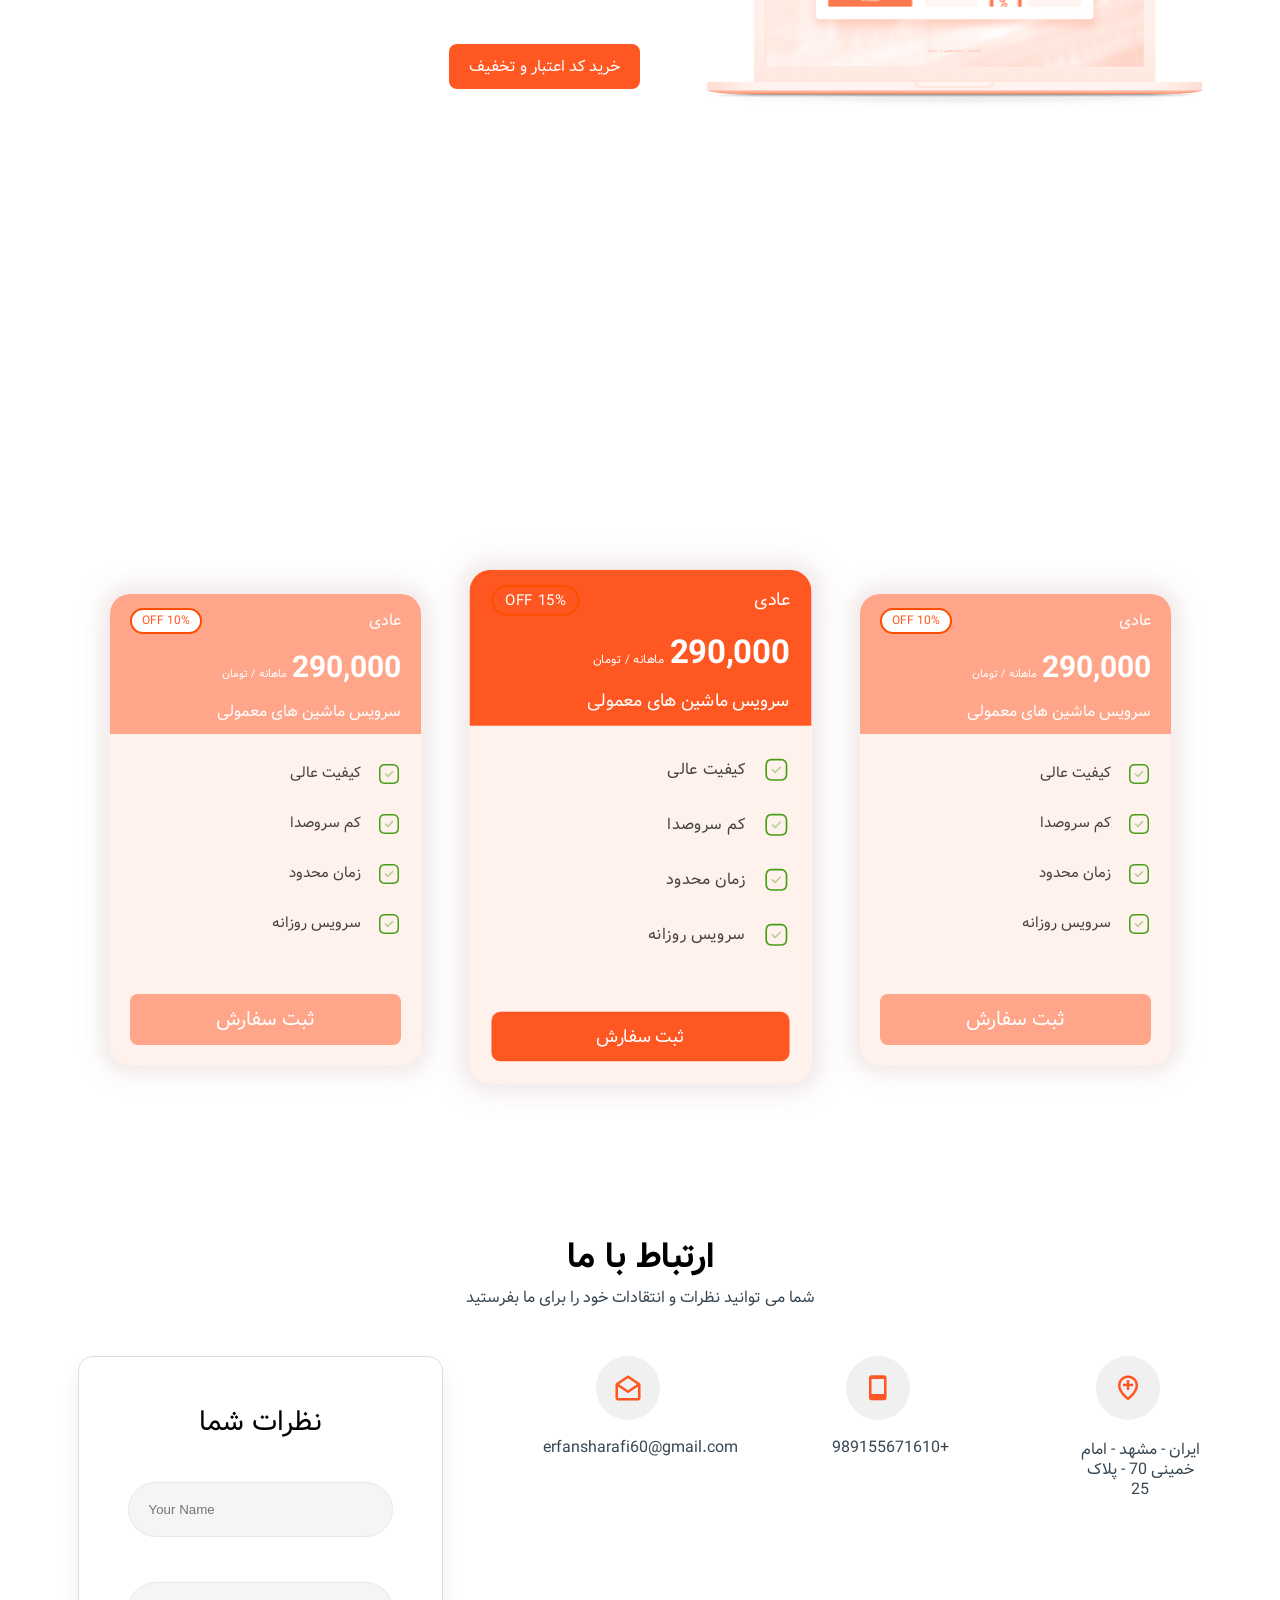
==== commit 922c89d5: "v2" ====
--- a/index.html
+++ b/index.html
@@ -11,6 +11,7 @@
     <link rel="stylesheet" href="css/font.css" />
     <link rel="stylesheet" href="assets/libs/bootstrap-grid.css" />
     <link rel="stylesheet" href="css/style.css" />
+    <link href="https://unpkg.com/aos@2.3.1/dist/aos.css" rel="stylesheet" />
     <link rel="shortcut icon" href="/assets/images/favicon.ico" />
     <title>تاکسی اینترنتی تپسی - اپلیکیشن درخواست خودرو و پیک | TAPSI</title>
   </head>
@@ -92,7 +93,11 @@
       </div>
     </section>
 
-    <div class="services-section container">
+    <div
+      class="services-section container"
+      data-aos="fade-up"
+      data-aos-duration="300"
+    >
       <section class="services">
         <h2>سرویس های تپسی</h2>
         <div class="services__tabs" id="nav-tab">
@@ -271,7 +276,7 @@
       <hr />
     </div>
 
-    <div class="feature-section container">
+    <div class="feature-section container" data-aos="fade-up">
       <section class="feature">
         <div class="feature__image">
           <img src="/assets/images/i-mac-1.png" alt="" />
@@ -299,7 +304,7 @@
       </section>
     </div>
 
-    <div class="feature-section container feature-reverse">
+    <div class="feature-section container feature-reverse" data-aos="fade-up">
       <section class="feature">
         <div class="feature__image">
           <img src="/assets/images/macbook.png" alt="" />
@@ -321,7 +326,29 @@
       </section>
     </div>
 
-    <section class="block-plan-main container">
+    <div class="parallx">
+      <div class="container">
+        <div class="content-wrapper">
+          <div>
+            <h3 class="title">بسته امنیت سفر</h3>
+          </div>
+          <!-- <div class="divar"></div> -->
+          <div>
+            <h3 class="title">درخواست تلفنی</h3>
+          </div>
+          <!-- <div class="divar"></div> -->
+          <div>
+            <h3 class="title">دسترس‌پذیری برای توان‌یابان</h3>
+          </div>
+          <!-- <div class="divar"></div> -->
+          <div>
+            <h3 class="title">امکانات هوشمند</h3>
+          </div>
+        </div>
+      </div>
+    </div>
+
+    <section class="block-plan-main container" data-aos="fade-up">
       <div class="block-plan">
         <div class="plan">
           <div class="card">
@@ -412,7 +439,7 @@
       </div>
     </section>
 
-    <section class="contact-us container">
+    <section class="contact-us container" data-aos="fade-up">
       <div class="contact__heading">
         <h2>ارتباط با ما</h2>
         <p>شما می توانید نظرات و انتقادات خود را برای ما بفرستید</p>
@@ -586,5 +613,9 @@
     </footer>
 
     <script src="js/app.js"></script>
+    <script src="https://unpkg.com/aos@2.3.1/dist/aos.js"></script>
+    <script>
+      AOS.init();
+    </script>
   </body>
 </html>
--- a/css/style.css
+++ b/css/style.css
@@ -290,7 +290,7 @@
 
 .feature-section {
   margin-top: 10rem;
-  margin-bottom: 13rem;
+  margin-bottom: 10rem;
 }
 
 .feature {
@@ -1029,3 +1029,65 @@
   background-color: #ddd;
   border: none;
 }
+
+/* ! parallx */
+/* ! parallx */
+/* ! parallx */
+
+.parallx {
+  background-image: url("/assets/images/parallax.jpeg");
+  background-size: cover;
+  background-attachment: fixed !important;
+}
+
+.parallx .content-wrapper {
+  padding: 20px 0;
+  display: flex;
+  flex-direction: column;
+  align-items: center;
+}
+
+.parallx .content-wrapper > div {
+  margin: 10px 0;
+}
+
+.parallx .content-wrapper .title {
+  padding: 10px 0;
+  font-weight: 700;
+  display: block;
+  color: #fff;
+  font-size: 16px;
+}
+
+@media screen and (min-width: 786px) {
+  .parallx {
+    height: 200px;
+  }
+
+  .parallx .container {
+    height: 100%;
+  }
+
+  .parallx .content-wrapper {
+    flex-direction: row;
+    justify-content: space-between;
+    height: 100%;
+  }
+
+  .parallx .content-wrapper .title {
+    height: 100%;
+    font-size: 20px;
+    text-align: center;
+    line-height: 32px;
+  }
+
+  .parallx .content-wrapper > div {
+    max-width: 150px;
+  }
+}
+
+@media screen and (min-width: 992px) {
+  .parallx .content-wrapper > div {
+    max-width: max-content;
+  }
+}
